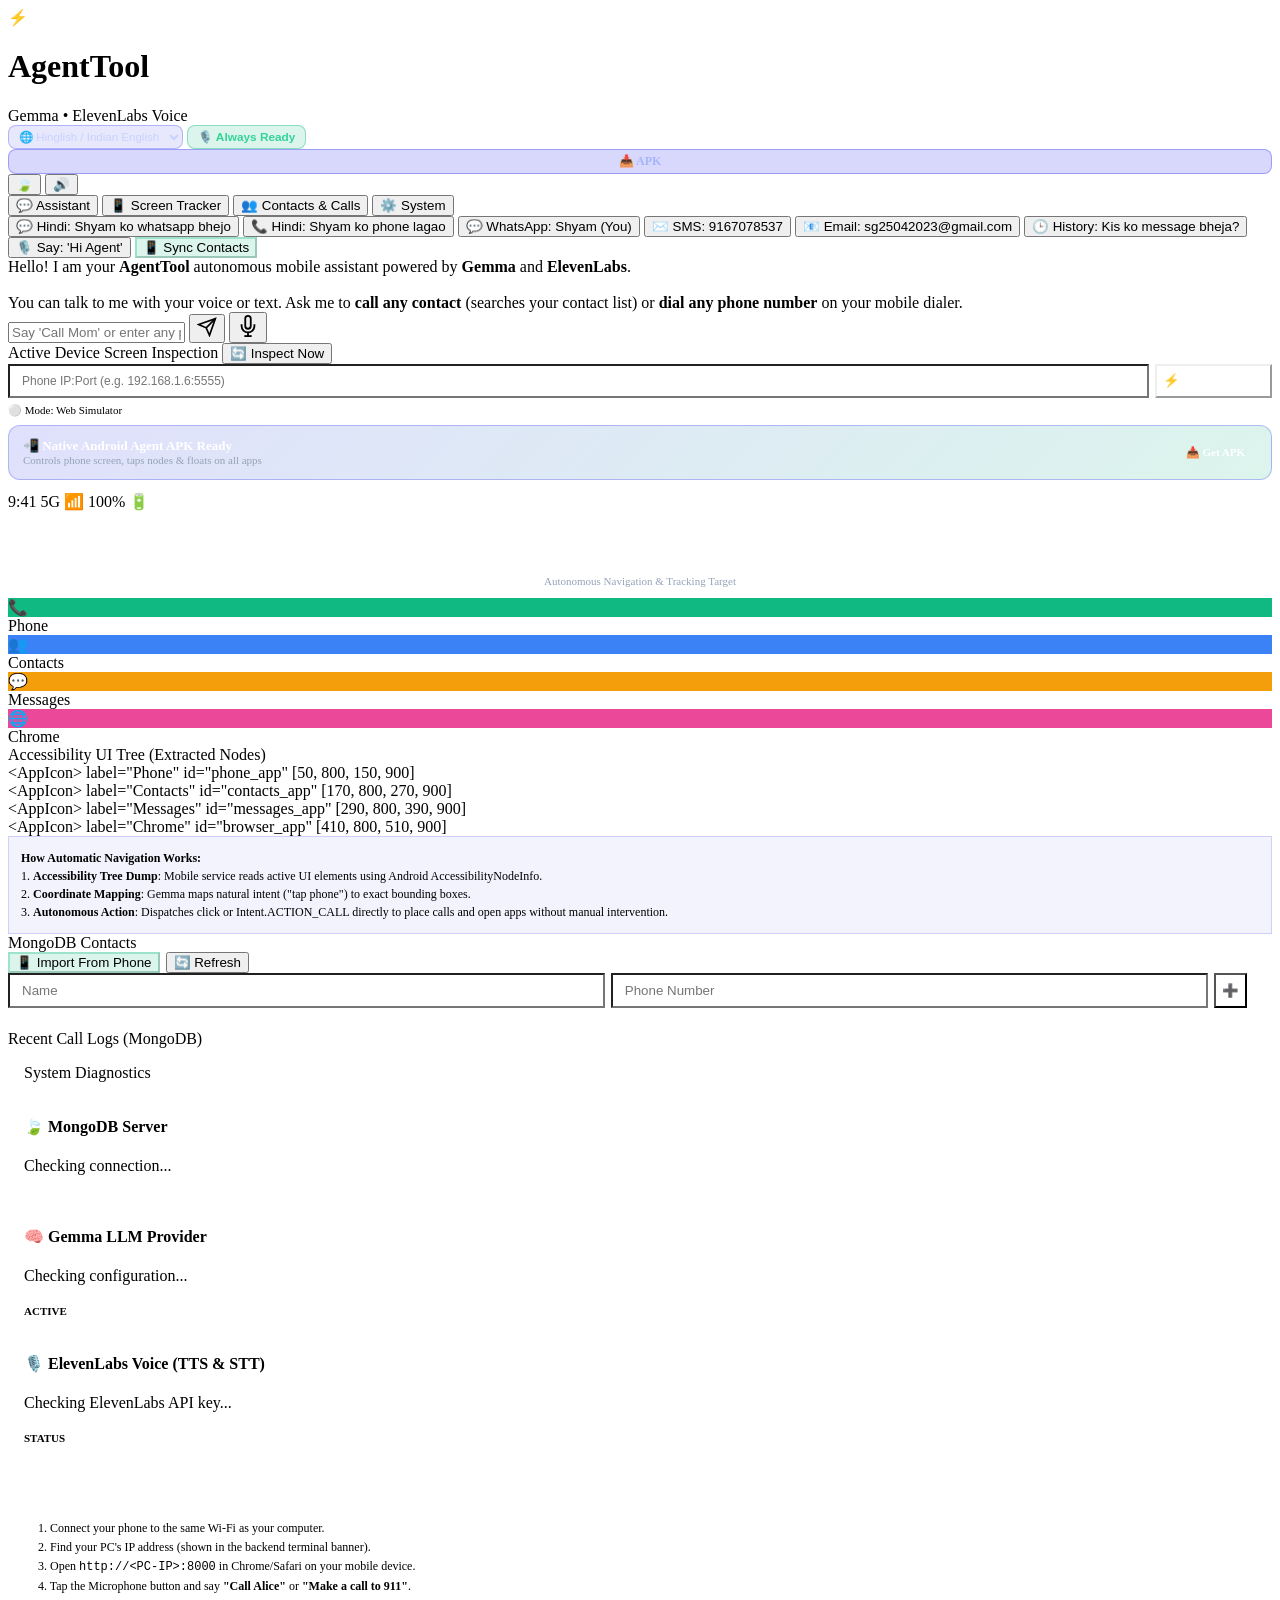
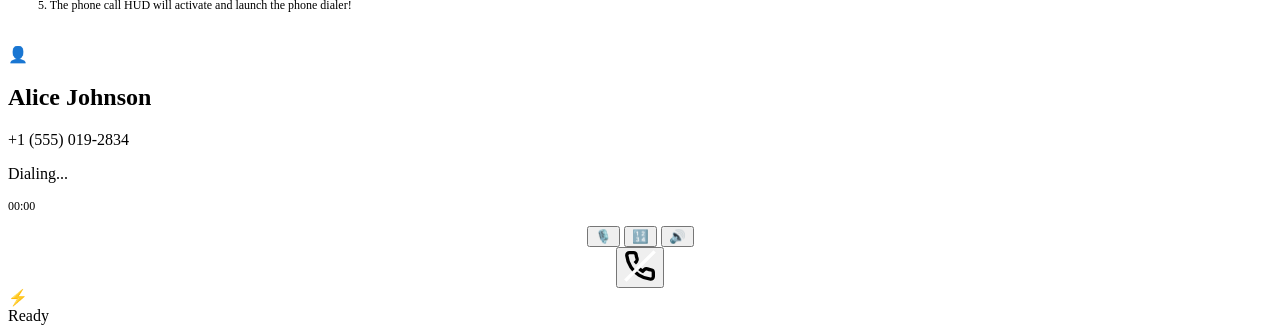
==== client/index.html @ fd851f34 "chore: initial project setup and basic architecture" ====
<!DOCTYPE html>
<html lang="en">
<head>
  <meta charset="UTF-8">
  <meta name="viewport" content="width=device-width, initial-scale=1.0, maximum-scale=1.0, user-scalable=no">
  <title>AgentTool - Autonomous Mobile Assistant</title>
  <link rel="icon" href="data:image/svg+xml,<svg xmlns='http://www.w3.org/2000/svg' viewBox='0 0 100 100'><text y='.9em' font-size='90'>⚡</text></svg>">
  <link rel="stylesheet" href="/style.css">
  <link rel="manifest" href="/manifest.json">
</head>
<body>

  <div class="app-container">
    <!-- Top Header -->
    <header class="app-header">
      <div class="brand">
        <div class="brand-icon">⚡</div>
        <div class="brand-info">
          <h1>AgentTool</h1>
          <span><span class="status-badge" id="system-status-dot"></span> Gemma • ElevenLabs Voice</span>
        </div>
      </div>
      <div class="header-actions">
        <select id="voice-lang-select" class="icon-btn" title="Voice Recognition Language" style="font-size: 0.72rem; padding: 4px 6px; border-radius: 8px; background: rgba(99, 102, 241, 0.15); border: 1px solid rgba(99, 102, 241, 0.4); color: #c7d2fe; cursor: pointer;">
          <option value="en-IN" selected>🌐 Hinglish / Indian English</option>
          <option value="hi-IN">🇮🇳 Hindi (हिन्दी)</option>
          <option value="en-US">🇺🇸 English (US)</option>
          <option value="es-ES">🇪🇸 Español</option>
        </select>
        <button class="icon-btn" id="continuous-voice-btn" title="Continuous Voice Assistant Mode (Always Ready like Google Assistant / Alexa)" onclick="toggleContinuousVoice()" style="font-size: 0.74rem; font-weight: 600; padding: 4px 10px; border-radius: 8px; background: rgba(16, 185, 129, 0.15); border: 1px solid rgba(16, 185, 129, 0.4); color: #34d399;">🎙️ Always Ready</button>
        <a href="/AgentTool.apk" download="AgentTool.apk" class="icon-btn" style="text-decoration: none; display: flex; align-items: center; justify-content: center; font-size: 0.75rem; font-weight: bold; background: rgba(99, 102, 241, 0.25); border: 1px solid rgba(99, 102, 241, 0.5); color: #a5b4fc; padding: 4px 10px; border-radius: 8px;" title="Download Android APK">📥 APK</a>
        <button class="icon-btn" id="db-status-btn" title="MongoDB Status">🍃</button>
        <button class="icon-btn" id="sound-toggle-btn" title="Voice Response Enabled">🔊</button>
      </div>
    </header>

    <!-- Navigation Tabs -->
    <nav class="nav-tabs">
      <button class="tab-btn active" data-tab="tab-chat">
        <span>💬</span> Assistant
      </button>
      <button class="tab-btn" data-tab="tab-tracker">
        <span>📱</span> Screen Tracker
      </button>
      <button class="tab-btn" data-tab="tab-contacts">
        <span>👥</span> Contacts & Calls
      </button>
      <button class="tab-btn" data-tab="tab-settings">
        <span>⚙️</span> System
      </button>
    </nav>

    <!-- Tab 1: Assistant & Voice Chat -->
    <section class="tab-content active" id="tab-chat">
      <!-- Quick Suggestion Chips -->
      <div class="quick-prompts">
        <button class="chip" onclick="sendQuickPrompt('Shyam ko whatsapp bhejo ki main 10 minute me aa raha hu')">💬 Hindi: Shyam ko whatsapp bhejo</button>
        <button class="chip" onclick="sendQuickPrompt('Shyam ko phone lagao')">📞 Hindi: Shyam ko phone lagao</button>
        <button class="chip" onclick="sendQuickPrompt('Hi Agent, send whatsapp to Shyam (You) saying Hello Shyam testing automated messaging')">💬 WhatsApp: Shyam (You)</button>
        <button class="chip" onclick="sendQuickPrompt('Send SMS to 9167078537 saying Urgent: please check your email')">✉️ SMS: 9167078537</button>
        <button class="chip" onclick="sendQuickPrompt('Send an email to sg25042023@gmail.com with subject Project Alpha saying Hello Shyam, testing automated email agent!')">📧 Email: sg25042023@gmail.com</button>
        <button class="chip" onclick="sendQuickPrompt('Maine abhi kisko message bheja tha?')">🕒 History: Kis ko message bheja?</button>
        <button class="chip" onclick="sendQuickPrompt('Hi Agent')">🎙️ Say: 'Hi Agent'</button>
        <button class="chip" onclick="importPhoneContacts()" style="background: rgba(16, 185, 129, 0.15); color: var(--success); border-color: rgba(16, 185, 129, 0.3);">📱 Sync Contacts</button>
      </div>

      <!-- Chat Messages Container -->
      <div class="chat-container" id="chat-messages">
        <div class="message assistant">
          Hello! I am your <strong>AgentTool</strong> autonomous mobile assistant powered by <strong>Gemma</strong> and <strong>ElevenLabs</strong>.<br><br>
          You can talk to me with your voice or text. Ask me to <strong>call any contact</strong> (searches your contact list) or <strong>dial any phone number</strong> on your mobile dialer.
        </div>
      </div>

      <!-- Input Area & Voice Mic -->
      <div class="input-area">
        <input type="file" id="audio-file-input" accept="audio/*" capture="microphone" style="display: none;">
        <div class="input-box-wrapper">
          <input type="text" id="chat-input" class="chat-input" placeholder="Say 'Call Mom' or enter any phone number to dial..." />
          <button class="send-btn" id="send-btn" title="Send text">
            <svg width="20" height="20" viewBox="0 0 24 24" fill="none" stroke="currentColor" stroke-width="2">
              <line x1="22" y1="2" x2="11" y2="13"></line>
              <polygon points="22 2 15 22 11 13 2 9 22 2"></polygon>
            </svg>
          </button>
          <button class="mic-btn" id="mic-btn" title="Hold or click to speak">
            <svg id="mic-icon" width="22" height="22" viewBox="0 0 24 24" fill="none" stroke="currentColor" stroke-width="2">
              <path d="M12 1a3 3 0 0 0-3 3v8a3 3 0 0 0 6 0V4a3 3 0 0 0-3-3z"></path>
              <path d="M19 10v2a7 7 0 0 1-14 0v-2"></path>
              <line x1="12" y1="19" x2="12" y2="23"></line>
              <line x1="8" y1="23" x2="16" y2="23"></line>
            </svg>
          </button>
        </div>
      </div>
    </section>

    <!-- Tab 2: Screen Tracker & Device Automation View -->
    <section class="tab-content" id="tab-tracker">
      <div class="tracker-view">
        <div class="section-title">
          <span>Active Device Screen Inspection</span>
          <button class="chip" onclick="refreshScreenTracker()">🔄 Inspect Now</button>
        </div>

        <!-- ADB Wireless Connect Bar -->
        <div style="display: flex; gap: 6px; margin-bottom: 6px;">
          <input type="text" id="adb-ip-input" class="chat-input" placeholder="Phone IP:Port (e.g. 192.168.1.6:5555)" style="background: rgba(255,255,255,0.06); padding: 8px 12px; border-radius: var(--radius-sm); font-size: 12px; flex: 1;">
          <button class="chip" onclick="connectAdbDevice()" style="background: var(--primary); color: #fff; border-color: var(--primary);">⚡ Connect ADB</button>
        </div>
        <div id="adb-status-indicator" style="font-size: 11px; color: var(--accent-cyan); margin-bottom: 8px; display: flex; align-items: center; gap: 6px;">
          <span>⚪ Mode: Web Simulator</span>
        </div>

        <!-- Android Native APK Callout -->
        <div style="display: flex; align-items: center; justify-content: space-between; background: linear-gradient(135deg, rgba(99, 102, 241, 0.2), rgba(16, 185, 129, 0.15)); border: 1px solid rgba(99, 102, 241, 0.4); border-radius: 12px; padding: 12px 14px; margin-bottom: 12px; gap: 8px;">
          <div>
            <div style="font-weight: bold; color: #fff; font-size: 13px;">📲 Native Android Agent APK Ready</div>
            <div style="font-size: 11px; color: #94a3b8;">Controls phone screen, taps nodes &amp; floats on all apps</div>
          </div>
          <a href="/AgentTool.apk" download="AgentTool.apk" style="background: var(--primary); color: #fff; padding: 8px 12px; border-radius: 8px; text-decoration: none; font-size: 11px; font-weight: bold; white-space: nowrap; display: inline-flex; align-items: center; gap: 4px;">📥 Get APK</a>
        </div>

        <!-- Screen Canvas Card (Shows Live Screen or Simulator) -->
        <div class="screen-canvas-card">
          <!-- Real Live Screen Screenshot (Visible when ADB phone connected) -->
          <img id="live-screen-img" src="" alt="Live Device Screen" style="display: none; width: 100%; border-radius: var(--radius-sm); cursor: crosshair;" onclick="handleLiveScreenClick(event)">

          <!-- Simulated Screen Canvas (Visible when in Web mode) -->
          <div class="simulated-mobile-screen" id="sim-screen">
            <div class="coord-grid"></div>
            <div class="sim-status-bar">
              <span>9:41</span>
              <span>5G 📶 100% 🔋</span>
            </div>
            
            <div style="text-align: center; margin-top: 30px; z-index: 1;">
              <h3 style="font-size: 16px; color: #fff;">Device Screen View</h3>
              <p style="font-size: 11px; color: #94a3b8;">Autonomous Navigation & Tracking Target</p>
            </div>

            <!-- Interactive App Icons -->
            <div class="sim-apps-grid">
              <div class="sim-app-icon" id="sim-app-phone" onclick="simulateTap('Phone')">
                <div class="icon" style="background: #10b981;">📞</div>
                <span>Phone</span>
              </div>
              <div class="sim-app-icon" id="sim-app-contacts" onclick="simulateTap('Contacts')">
                <div class="icon" style="background: #3b82f6;">👥</div>
                <span>Contacts</span>
              </div>
              <div class="sim-app-icon" id="sim-app-messages" onclick="simulateTap('Messages')">
                <div class="icon" style="background: #f59e0b;">💬</div>
                <span>Messages</span>
              </div>
              <div class="sim-app-icon" id="sim-app-chrome" onclick="simulateTap('Chrome')">
                <div class="icon" style="background: #ec4899;">🌐</div>
                <span>Chrome</span>
              </div>
            </div>
          </div>
        </div>

        <div class="section-title">
          <span>Accessibility UI Tree (Extracted Nodes)</span>
        </div>
        <div class="element-tree-box" id="element-tree-box">
          <div class="tree-node"><span class="tag">&lt;AppIcon&gt;</span> label="Phone" id="phone_app" [50, 800, 150, 900]</div>
          <div class="tree-node"><span class="tag">&lt;AppIcon&gt;</span> label="Contacts" id="contacts_app" [170, 800, 270, 900]</div>
          <div class="tree-node"><span class="tag">&lt;AppIcon&gt;</span> label="Messages" id="messages_app" [290, 800, 390, 900]</div>
          <div class="tree-node"><span class="tag">&lt;AppIcon&gt;</span> label="Chrome" id="browser_app" [410, 800, 510, 900]</div>
        </div>

        <!-- How Screen Navigation Works Explainer Card -->
        <div style="background: rgba(99, 102, 241, 0.08); border: 1px solid rgba(99, 102, 241, 0.25); border-radius: var(--radius-md); padding: 12px; font-size: 12px; line-height: 1.5;">
          <strong style="color: var(--primary);">How Automatic Navigation Works:</strong><br>
          1. <strong>Accessibility Tree Dump</strong>: Mobile service reads active UI elements using Android AccessibilityNodeInfo.<br>
          2. <strong>Coordinate Mapping</strong>: Gemma maps natural intent ("tap phone") to exact bounding boxes.<br>
          3. <strong>Autonomous Action</strong>: Dispatches click or Intent.ACTION_CALL directly to place calls and open apps without manual intervention.
        </div>
      </div>
    </section>

    <!-- Tab 3: Contacts & Call History (MongoDB) -->
    <section class="tab-content" id="tab-contacts">
      <div class="contacts-list">
        <div class="section-title">
          <span>MongoDB Contacts</span>
          <div style="display: flex; gap: 6px;">
            <button class="chip" onclick="importPhoneContacts()" style="background: rgba(16, 185, 129, 0.15); color: var(--success); border-color: rgba(16, 185, 129, 0.3);">📱 Import From Phone</button>
            <button class="chip" onclick="loadContacts()">🔄 Refresh</button>
          </div>
        </div>

        <!-- Add Contact Mini-Form -->
        <div style="display: flex; gap: 6px; margin-bottom: 8px;">
          <input type="text" id="new-contact-name" class="chat-input" placeholder="Name" style="background: rgba(255,255,255,0.06); padding: 8px 12px; border-radius: var(--radius-sm); width: 45%;">
          <input type="text" id="new-contact-phone" class="chat-input" placeholder="Phone Number" style="background: rgba(255,255,255,0.06); padding: 8px 12px; border-radius: var(--radius-sm); width: 45%;">
          <button class="icon-btn" onclick="saveNewContactFromUI()" title="Add Contact" style="background: var(--primary); color: white;">➕</button>
        </div>

        <div id="contacts-container" style="display: flex; flex-direction: column; gap: 8px;">
          <!-- Dynamically populated from MongoDB -->
        </div>

        <div class="section-title" style="margin-top: 14px;">
          <span>Recent Call Logs (MongoDB)</span>
        </div>
        <div id="call-logs-container" style="display: flex; flex-direction: column; gap: 8px; font-size: 12px;">
          <!-- Dynamically populated from MongoDB -->
        </div>
      </div>
    </section>

    <!-- Tab 4: System & Configuration -->
    <section class="tab-content" id="tab-settings">
      <div style="padding: 16px; display: flex; flex-direction: column; gap: 14px;">
        <div class="section-title">
          <span>System Diagnostics</span>
        </div>
        
        <div class="contact-card">
          <div class="contact-meta">
            <h4>🍃 MongoDB Server</h4>
            <p id="diag-mongo-status">Checking connection...</p>
          </div>
          <span class="status-badge" id="diag-mongo-dot"></span>
        </div>

        <div class="contact-card">
          <div class="contact-meta">
            <h4>🧠 Gemma LLM Provider</h4>
            <p id="diag-gemma-status">Checking configuration...</p>
          </div>
          <span style="font-size: 11px; color: var(--accent-cyan); font-weight: 600;">ACTIVE</span>
        </div>

        <div class="contact-card">
          <div class="contact-meta">
            <h4>🎙️ ElevenLabs Voice (TTS & STT)</h4>
            <p id="diag-voice-status">Checking ElevenLabs API key...</p>
          </div>
          <span style="font-size: 11px; color: var(--accent-pink); font-weight: 600;">STATUS</span>
        </div>

        <div style="background: rgba(255,255,255,0.03); border: 1px solid var(--border-subtle); border-radius: var(--radius-md); padding: 14px; font-size: 12px; line-height: 1.6;">
          <h4 style="font-size: 13px; margin-bottom: 6px; color: #fff;">How to Test On Mobile:</h4>
          1. Connect your phone to the same Wi-Fi as your computer.<br>
          2. Find your PC's IP address (shown in the backend terminal banner).<br>
          3. Open <code>http://&lt;PC-IP&gt;:8000</code> in Chrome/Safari on your mobile device.<br>
          4. Tap the Microphone button and say <strong>"Call Alice"</strong> or <strong>"Make a call to 911"</strong>.<br>
          5. The phone call HUD will activate and launch the phone dialer!
        </div>
      </div>
    </section>

    <!-- Active Phone Call HUD Modal -->
    <div class="call-hud" id="call-hud">
      <button class="icon-btn" onclick="endCurrentCall()" title="Close Call HUD" style="position: absolute; top: 18px; right: 18px; background: rgba(255,255,255,0.12); border: 1px solid rgba(255,255,255,0.2); font-size: 16px; color: #fff; z-index: 10;">✕</button>
      <div class="caller-info">
        <div class="caller-avatar" id="hud-avatar">👤</div>
        <h2 class="caller-name" id="hud-name">Alice Johnson</h2>
        <p class="caller-number" id="hud-number">+1 (555) 019-2834</p>
        <p class="call-status" id="hud-status">Dialing...</p>
        <p id="hud-timer" style="font-size: 12px; color: var(--text-dim); margin-top: 4px;">00:00</p>
      </div>

      <div style="width: 100%; display: flex; flex-direction: column; align-items: center;">
        <div class="call-actions-grid">
          <button class="call-tool-btn" title="Mute">🎙️</button>
          <button class="call-tool-btn" title="Keypad">🔢</button>
          <button class="call-tool-btn" title="Speaker">🔊</button>
        </div>

        <button class="end-call-btn" id="hud-end-call-btn" onclick="endCurrentCall()" title="End Call">
          <svg width="32" height="32" viewBox="0 0 24 24" fill="none" stroke="currentColor" stroke-width="2.5">
            <path d="M10.68 13.31a16 16 0 0 0 3.41 2.6l1.27-1.27a2 2 0 0 1 2.11-.45 12.84 12.84 0 0 0 2.81.7 2 2 0 0 1 1.72 2v3a2 2 0 0 1-2.18 2 19.79 19.79 0 0 1-8.63-3.07 19.42 19.42 0 0 1-6-6 19.8 19.8 0 0 1-3.12-8.68A2 2 0 0 1 4.11 2h3a2 2 0 0 1 2 1.72 12.84 12.84 0 0 0 .7 2.81 2 2 0 0 1-.45 2.11L8.09 9.91"></path>
            <line x1="23" y1="1" x2="1" y2="23" stroke="#fff"></line>
          </svg>
        </button>
    </div>

    <!-- Floating Agent Widget (Dots & Muse style) -->
    <div class="floating-agent-container" id="floating-agent" title="AgentTool Assistant • Tap to Talk or Interrupt">
      <div class="floating-agent-orb" id="floating-agent-orb" onclick="handleAgentOrbClick()">
        <div class="agent-glow-aura"></div>
        <div class="agent-ripple-ring ring-1"></div>
        <div class="agent-ripple-ring ring-2"></div>
        <div class="agent-dots-cluster">
          <span class="agent-dot dot-1"></span>
          <span class="agent-dot dot-2"></span>
          <span class="agent-dot dot-3"></span>
          <span class="agent-dot dot-4"></span>
        </div>
        <div class="agent-core-icon" id="agent-core-icon">⚡</div>
      </div>
      <div class="floating-agent-pill" id="floating-agent-pill">
        <span class="agent-pulse-dot" id="agent-pulse-dot"></span>
        <span class="agent-status-label" id="agent-status-label">Ready</span>
      </div>
    </div>
  </div>

  <script src="/app.js"></script>
</body>
</html>
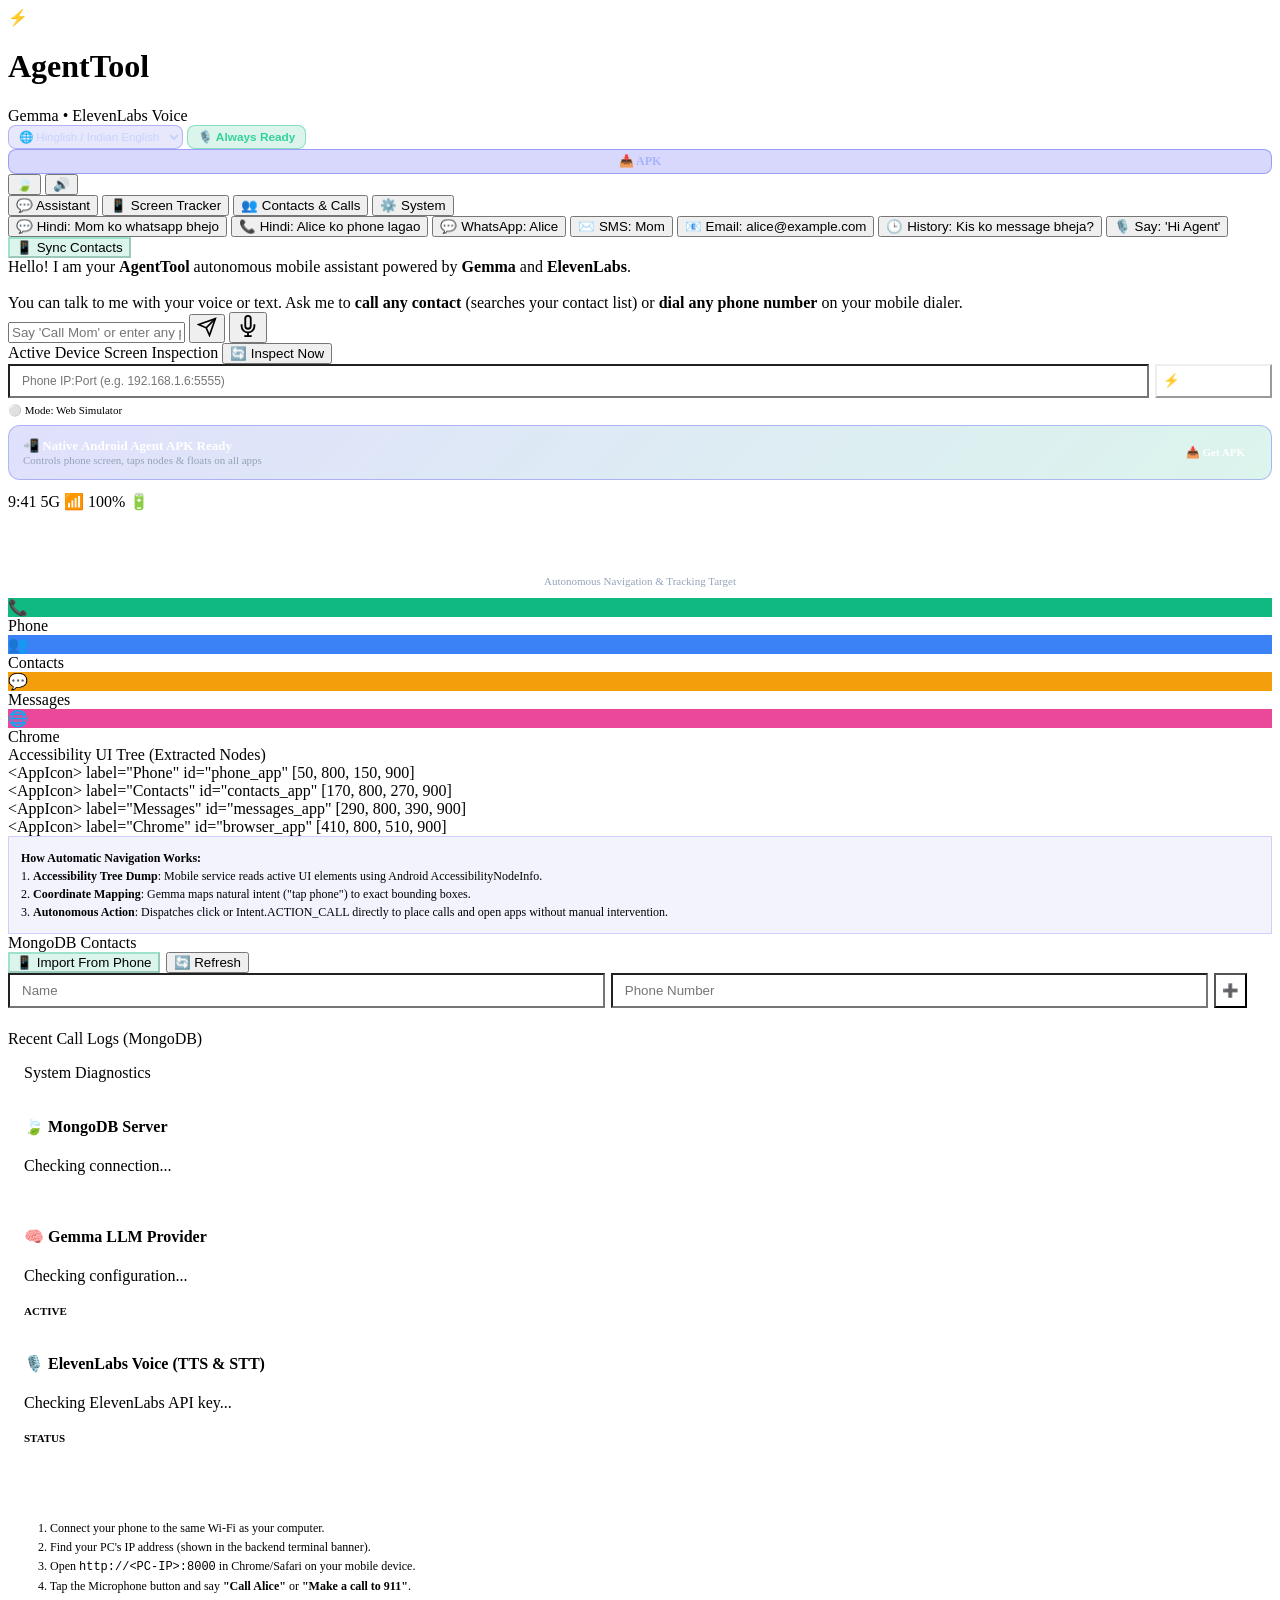
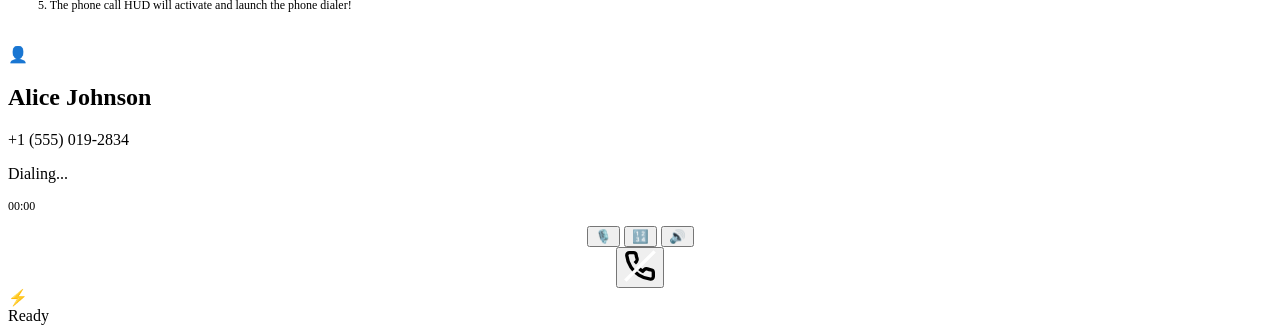
==== commit 159b6cdf: "feat(security): authenticate API and device sockets, harden confirmations and phone commands - Token" ====
--- a/client/index.html
+++ b/client/index.html
@@ -54,11 +54,11 @@
     <section class="tab-content active" id="tab-chat">
       <!-- Quick Suggestion Chips -->
       <div class="quick-prompts">
-        <button class="chip" onclick="sendQuickPrompt('Shyam ko whatsapp bhejo ki main 10 minute me aa raha hu')">💬 Hindi: Shyam ko whatsapp bhejo</button>
-        <button class="chip" onclick="sendQuickPrompt('Shyam ko phone lagao')">📞 Hindi: Shyam ko phone lagao</button>
-        <button class="chip" onclick="sendQuickPrompt('Hi Agent, send whatsapp to Shyam (You) saying Hello Shyam testing automated messaging')">💬 WhatsApp: Shyam (You)</button>
-        <button class="chip" onclick="sendQuickPrompt('Send SMS to 9167078537 saying Urgent: please check your email')">✉️ SMS: 9167078537</button>
-        <button class="chip" onclick="sendQuickPrompt('Send an email to sg25042023@gmail.com with subject Project Alpha saying Hello Shyam, testing automated email agent!')">📧 Email: sg25042023@gmail.com</button>
+        <button class="chip" onclick="sendQuickPrompt('Mom ko whatsapp bhejo ki main 10 minute me aa raha hu')">💬 Hindi: Mom ko whatsapp bhejo</button>
+        <button class="chip" onclick="sendQuickPrompt('Alice ko phone lagao')">📞 Hindi: Alice ko phone lagao</button>
+        <button class="chip" onclick="sendQuickPrompt('Hi Agent, send whatsapp to Alice saying Hello Alice testing automated messaging')">💬 WhatsApp: Alice</button>
+        <button class="chip" onclick="sendQuickPrompt('Send SMS to Mom saying Urgent: please check your email')">✉️ SMS: Mom</button>
+        <button class="chip" onclick="sendQuickPrompt('Send an email to alice@example.com with subject Project Alpha saying Hello Alice, testing automated email agent!')">📧 Email: alice@example.com</button>
         <button class="chip" onclick="sendQuickPrompt('Maine abhi kisko message bheja tha?')">🕒 History: Kis ko message bheja?</button>
         <button class="chip" onclick="sendQuickPrompt('Hi Agent')">🎙️ Say: 'Hi Agent'</button>
         <button class="chip" onclick="importPhoneContacts()" style="background: rgba(16, 185, 129, 0.15); color: var(--success); border-color: rgba(16, 185, 129, 0.3);">📱 Sync Contacts</button>
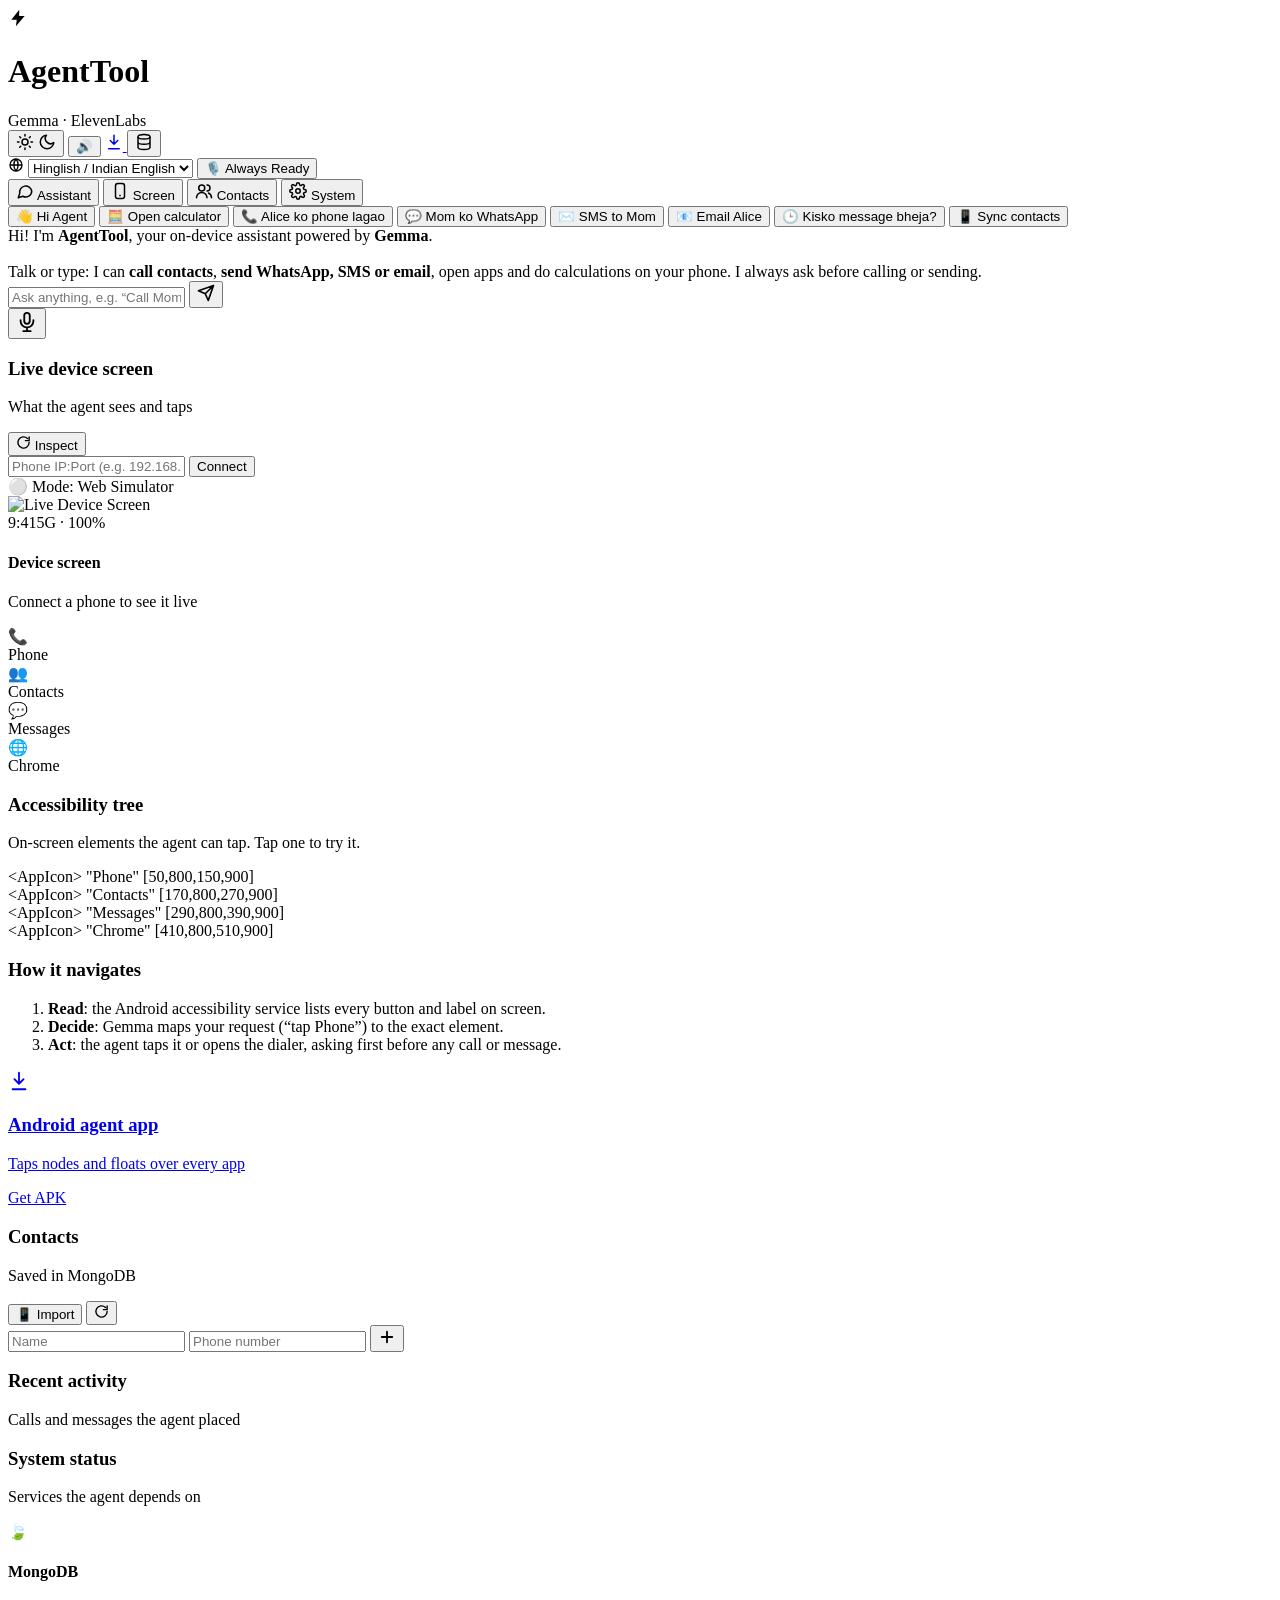
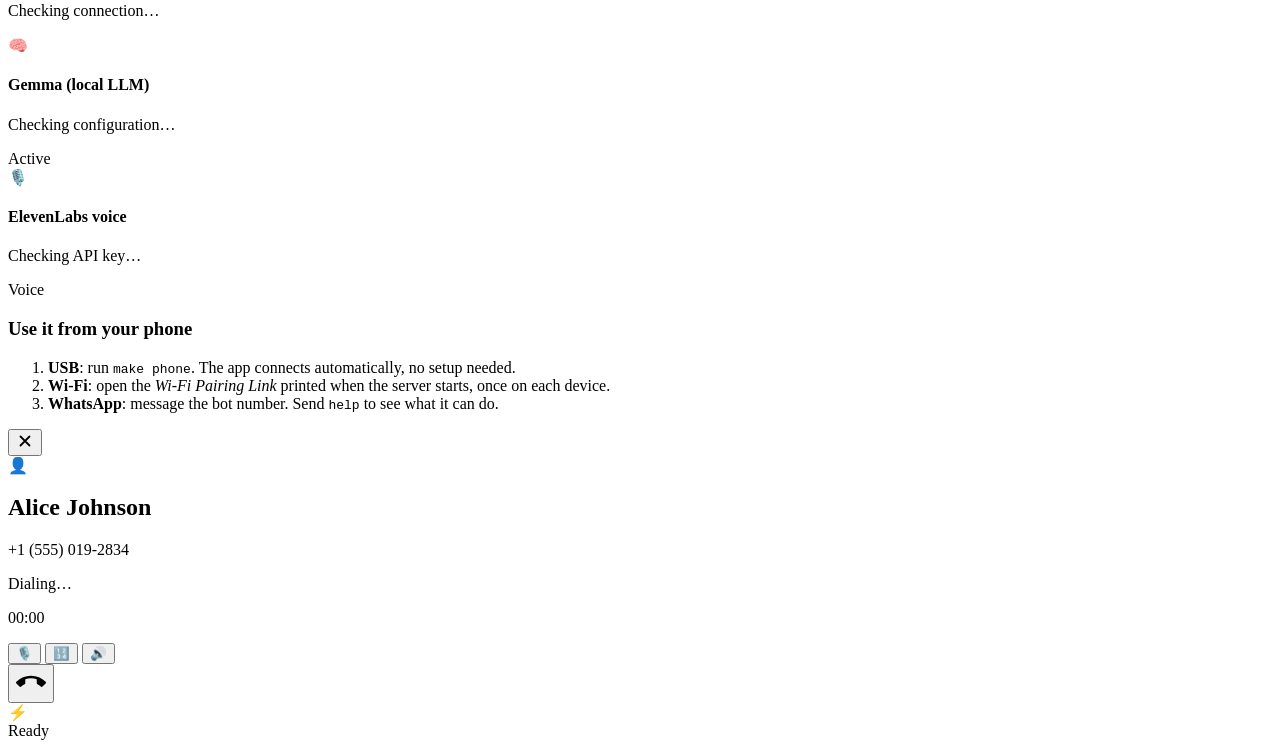
==== commit 59162025: "feat(ui): redesign web client and Android app with the new light theme and a dark variant - Web clie" ====
--- a/client/index.html
+++ b/client/index.html
@@ -2,286 +2,308 @@
 <html lang="en">
 <head>
   <meta charset="UTF-8">
-  <meta name="viewport" content="width=device-width, initial-scale=1.0, maximum-scale=1.0, user-scalable=no">
-  <title>AgentTool - Autonomous Mobile Assistant</title>
-  <link rel="icon" href="data:image/svg+xml,<svg xmlns='http://www.w3.org/2000/svg' viewBox='0 0 100 100'><text y='.9em' font-size='90'>⚡</text></svg>">
+  <meta name="viewport" content="width=device-width, initial-scale=1.0, viewport-fit=cover">
+  <meta name="theme-color" content="#F8FAFC" id="meta-theme-color">
+  <title>AgentTool</title>
+  <link rel="icon" href="data:image/svg+xml,<svg xmlns='http://www.w3.org/2000/svg' viewBox='0 0 32 32'><rect width='32' height='32' rx='9' fill='%23009FF5'/><path d='M18 5 9 18h6l-1 9 9-13h-6z' fill='white'/></svg>">
   <link rel="stylesheet" href="/style.css">
   <link rel="manifest" href="/manifest.json">
+  <script>
+    // Apply the saved/system theme before first paint (no flash)
+    (function () {
+      var t = null;
+      try { t = localStorage.getItem("agenttool_theme"); } catch (e) {}
+      if (!t) t = window.matchMedia && window.matchMedia("(prefers-color-scheme: dark)").matches ? "dark" : "light";
+      document.documentElement.setAttribute("data-theme", t);
+    })();
+  </script>
 </head>
 <body>
 
   <div class="app-container">
-    <!-- Top Header -->
+    <!-- Header -->
     <header class="app-header">
       <div class="brand">
-        <div class="brand-icon">⚡</div>
+        <div class="brand-icon" aria-hidden="true">
+          <svg viewBox="0 0 24 24" width="20" height="20" fill="currentColor"><path d="M13.5 2 4 14h6.5L9.5 22 20 9.5h-6.6z"/></svg>
+        </div>
         <div class="brand-info">
           <h1>AgentTool</h1>
-          <span><span class="status-badge" id="system-status-dot"></span> Gemma • ElevenLabs Voice</span>
+          <span class="brand-sub"><span class="status-badge" id="system-status-dot"></span> Gemma · ElevenLabs</span>
         </div>
       </div>
       <div class="header-actions">
-        <select id="voice-lang-select" class="icon-btn" title="Voice Recognition Language" style="font-size: 0.72rem; padding: 4px 6px; border-radius: 8px; background: rgba(99, 102, 241, 0.15); border: 1px solid rgba(99, 102, 241, 0.4); color: #c7d2fe; cursor: pointer;">
-          <option value="en-IN" selected>🌐 Hinglish / Indian English</option>
-          <option value="hi-IN">🇮🇳 Hindi (हिन्दी)</option>
-          <option value="en-US">🇺🇸 English (US)</option>
-          <option value="es-ES">🇪🇸 Español</option>
+        <button class="icon-btn" id="theme-toggle-btn" title="Switch light / dark theme" aria-label="Switch theme">
+          <svg class="icon-sun" viewBox="0 0 24 24" width="18" height="18" fill="none" stroke="currentColor" stroke-width="2" stroke-linecap="round"><circle cx="12" cy="12" r="4"/><path d="M12 2v2M12 20v2M4.9 4.9l1.4 1.4M17.7 17.7l1.4 1.4M2 12h2M20 12h2M4.9 19.1l1.4-1.4M17.7 6.3l1.4-1.4"/></svg>
+          <svg class="icon-moon" viewBox="0 0 24 24" width="18" height="18" fill="none" stroke="currentColor" stroke-width="2" stroke-linecap="round" stroke-linejoin="round"><path d="M21 12.8A9 9 0 1 1 11.2 3a7 7 0 0 0 9.8 9.8z"/></svg>
+        </button>
+        <button class="icon-btn" id="sound-toggle-btn" title="Voice Response Enabled">🔊</button>
+        <a class="icon-btn" href="/AgentTool.apk" download="AgentTool.apk" title="Download Android APK" aria-label="Download Android APK">
+          <svg viewBox="0 0 24 24" width="18" height="18" fill="none" stroke="currentColor" stroke-width="2" stroke-linecap="round" stroke-linejoin="round"><path d="M12 3v12M7 10l5 5 5-5M5 21h14"/></svg>
+        </a>
+        <button class="icon-btn" id="db-status-btn" title="MongoDB Status" aria-label="Database status">
+          <svg viewBox="0 0 24 24" width="18" height="18" fill="none" stroke="currentColor" stroke-width="2"><ellipse cx="12" cy="5" rx="8" ry="3"/><path d="M4 5v14c0 1.7 3.6 3 8 3s8-1.3 8-3V5M4 12c0 1.7 3.6 3 8 3s8-1.3 8-3"/></svg>
+        </button>
+      </div>
+    </header>
+
+    <!-- Voice controls -->
+    <div class="voice-bar">
+      <label class="select-wrap" title="Voice Recognition Language">
+        <svg viewBox="0 0 24 24" width="16" height="16" fill="none" stroke="currentColor" stroke-width="2"><circle cx="12" cy="12" r="9"/><path d="M3 12h18M12 3a14 14 0 0 1 0 18M12 3a14 14 0 0 0 0 18"/></svg>
+        <select id="voice-lang-select">
+          <option value="en-IN" selected>Hinglish / Indian English</option>
+          <option value="hi-IN">Hindi (हिन्दी)</option>
+          <option value="en-US">English (US)</option>
+          <option value="es-ES">Español</option>
         </select>
-        <button class="icon-btn" id="continuous-voice-btn" title="Continuous Voice Assistant Mode (Always Ready like Google Assistant / Alexa)" onclick="toggleContinuousVoice()" style="font-size: 0.74rem; font-weight: 600; padding: 4px 10px; border-radius: 8px; background: rgba(16, 185, 129, 0.15); border: 1px solid rgba(16, 185, 129, 0.4); color: #34d399;">🎙️ Always Ready</button>
-        <a href="/AgentTool.apk" download="AgentTool.apk" class="icon-btn" style="text-decoration: none; display: flex; align-items: center; justify-content: center; font-size: 0.75rem; font-weight: bold; background: rgba(99, 102, 241, 0.25); border: 1px solid rgba(99, 102, 241, 0.5); color: #a5b4fc; padding: 4px 10px; border-radius: 8px;" title="Download Android APK">📥 APK</a>
-        <button class="icon-btn" id="db-status-btn" title="MongoDB Status">🍃</button>
-        <button class="icon-btn" id="sound-toggle-btn" title="Voice Response Enabled">🔊</button>
-      </div>
-    </header>
-
-    <!-- Navigation Tabs -->
-    <nav class="nav-tabs">
+      </label>
+      <button class="toggle-chip" id="continuous-voice-btn" title="Continuous Voice Assistant Mode (always listening between replies)" onclick="toggleContinuousVoice()">🎙️ Always Ready</button>
+    </div>
+
+    <!-- Navigation -->
+    <nav class="nav-tabs" aria-label="Sections">
       <button class="tab-btn active" data-tab="tab-chat">
-        <span>💬</span> Assistant
+        <svg viewBox="0 0 24 24" width="18" height="18" fill="none" stroke="currentColor" stroke-width="2" stroke-linejoin="round"><path d="M21 12a8 8 0 0 1-11.8 7L3 21l2-6A8 8 0 1 1 21 12z"/></svg>
+        <span>Assistant</span>
       </button>
       <button class="tab-btn" data-tab="tab-tracker">
-        <span>📱</span> Screen Tracker
+        <svg viewBox="0 0 24 24" width="18" height="18" fill="none" stroke="currentColor" stroke-width="2"><rect x="6" y="2" width="12" height="20" rx="3"/><path d="M11 18h2"/></svg>
+        <span>Screen</span>
       </button>
       <button class="tab-btn" data-tab="tab-contacts">
-        <span>👥</span> Contacts & Calls
+        <svg viewBox="0 0 24 24" width="18" height="18" fill="none" stroke="currentColor" stroke-width="2" stroke-linecap="round"><circle cx="9" cy="8" r="4"/><path d="M2 21a7 7 0 0 1 14 0M16 4a4 4 0 0 1 0 8M22 21a7 7 0 0 0-4-6.3"/></svg>
+        <span>Contacts</span>
       </button>
       <button class="tab-btn" data-tab="tab-settings">
-        <span>⚙️</span> System
+        <svg viewBox="0 0 24 24" width="18" height="18" fill="none" stroke="currentColor" stroke-width="2"><circle cx="12" cy="12" r="3"/><path d="M19.4 15a1.7 1.7 0 0 0 .3 1.8l.1.1a2 2 0 1 1-2.8 2.8l-.1-.1a1.7 1.7 0 0 0-1.8-.3 1.7 1.7 0 0 0-1 1.5V21a2 2 0 1 1-4 0v-.1a1.7 1.7 0 0 0-1.1-1.5 1.7 1.7 0 0 0-1.8.3l-.1.1a2 2 0 1 1-2.8-2.8l.1-.1a1.7 1.7 0 0 0 .3-1.8 1.7 1.7 0 0 0-1.5-1H3a2 2 0 1 1 0-4h.1a1.7 1.7 0 0 0 1.5-1.1 1.7 1.7 0 0 0-.3-1.8l-.1-.1a2 2 0 1 1 2.8-2.8l.1.1a1.7 1.7 0 0 0 1.8.3H9a1.7 1.7 0 0 0 1-1.5V3a2 2 0 1 1 4 0v.1a1.7 1.7 0 0 0 1 1.5 1.7 1.7 0 0 0 1.8-.3l.1-.1a2 2 0 1 1 2.8 2.8l-.1.1a1.7 1.7 0 0 0-.3 1.8V9a1.7 1.7 0 0 0 1.5 1H21a2 2 0 1 1 0 4h-.1a1.7 1.7 0 0 0-1.5 1z"/></svg>
+        <span>System</span>
       </button>
     </nav>
 
-    <!-- Tab 1: Assistant & Voice Chat -->
+    <!-- Tab 1: Assistant -->
     <section class="tab-content active" id="tab-chat">
-      <!-- Quick Suggestion Chips -->
-      <div class="quick-prompts">
-        <button class="chip" onclick="sendQuickPrompt('Mom ko whatsapp bhejo ki main 10 minute me aa raha hu')">💬 Hindi: Mom ko whatsapp bhejo</button>
-        <button class="chip" onclick="sendQuickPrompt('Alice ko phone lagao')">📞 Hindi: Alice ko phone lagao</button>
-        <button class="chip" onclick="sendQuickPrompt('Hi Agent, send whatsapp to Alice saying Hello Alice testing automated messaging')">💬 WhatsApp: Alice</button>
-        <button class="chip" onclick="sendQuickPrompt('Send SMS to Mom saying Urgent: please check your email')">✉️ SMS: Mom</button>
-        <button class="chip" onclick="sendQuickPrompt('Send an email to alice@example.com with subject Project Alpha saying Hello Alice, testing automated email agent!')">📧 Email: alice@example.com</button>
-        <button class="chip" onclick="sendQuickPrompt('Maine abhi kisko message bheja tha?')">🕒 History: Kis ko message bheja?</button>
-        <button class="chip" onclick="sendQuickPrompt('Hi Agent')">🎙️ Say: 'Hi Agent'</button>
-        <button class="chip" onclick="importPhoneContacts()" style="background: rgba(16, 185, 129, 0.15); color: var(--success); border-color: rgba(16, 185, 129, 0.3);">📱 Sync Contacts</button>
-      </div>
-
-      <!-- Chat Messages Container -->
+      <div class="quick-prompts" aria-label="Suggestions">
+        <button class="chip" onclick="sendQuickPrompt('Hi Agent')">👋 Hi Agent</button>
+        <button class="chip" onclick="sendQuickPrompt('open calculator')">🧮 Open calculator</button>
+        <button class="chip" onclick="sendQuickPrompt('Alice ko phone lagao')">📞 Alice ko phone lagao</button>
+        <button class="chip" onclick="sendQuickPrompt('Mom ko whatsapp bhejo ki main 10 minute me aa raha hu')">💬 Mom ko WhatsApp</button>
+        <button class="chip" onclick="sendQuickPrompt('Send SMS to Mom saying Urgent: please check your email')">✉️ SMS to Mom</button>
+        <button class="chip" onclick="sendQuickPrompt('Send an email to alice@example.com with subject Project Alpha saying Hello Alice, testing automated email agent!')">📧 Email Alice</button>
+        <button class="chip" onclick="sendQuickPrompt('Maine abhi kisko message bheja tha?')">🕒 Kisko message bheja?</button>
+        <button class="chip chip-success" onclick="importPhoneContacts()">📱 Sync contacts</button>
+      </div>
+
       <div class="chat-container" id="chat-messages">
         <div class="message assistant">
-          Hello! I am your <strong>AgentTool</strong> autonomous mobile assistant powered by <strong>Gemma</strong> and <strong>ElevenLabs</strong>.<br><br>
-          You can talk to me with your voice or text. Ask me to <strong>call any contact</strong> (searches your contact list) or <strong>dial any phone number</strong> on your mobile dialer.
-        </div>
-      </div>
-
-      <!-- Input Area & Voice Mic -->
+          <div>Hi! I'm <strong>AgentTool</strong>, your on-device assistant powered by <strong>Gemma</strong>.<br><br>
+          Talk or type: I can <strong>call contacts</strong>, <strong>send WhatsApp, SMS or email</strong>, open apps and do calculations on your phone. I always ask before calling or sending.</div>
+        </div>
+      </div>
+
       <div class="input-area">
-        <input type="file" id="audio-file-input" accept="audio/*" capture="microphone" style="display: none;">
+        <input type="file" id="audio-file-input" accept="audio/*" capture="microphone" hidden>
         <div class="input-box-wrapper">
-          <input type="text" id="chat-input" class="chat-input" placeholder="Say 'Call Mom' or enter any phone number to dial..." />
-          <button class="send-btn" id="send-btn" title="Send text">
-            <svg width="20" height="20" viewBox="0 0 24 24" fill="none" stroke="currentColor" stroke-width="2">
-              <line x1="22" y1="2" x2="11" y2="13"></line>
-              <polygon points="22 2 15 22 11 13 2 9 22 2"></polygon>
-            </svg>
+          <input type="text" id="chat-input" class="chat-input" placeholder="Ask anything, e.g. “Call Mom”" autocomplete="off" />
+          <button class="send-btn" id="send-btn" title="Send" aria-label="Send">
+            <svg width="18" height="18" viewBox="0 0 24 24" fill="none" stroke="currentColor" stroke-width="2.2" stroke-linecap="round" stroke-linejoin="round"><path d="M22 2 11 13M22 2l-7 20-4-9-9-4z"/></svg>
           </button>
-          <button class="mic-btn" id="mic-btn" title="Hold or click to speak">
-            <svg id="mic-icon" width="22" height="22" viewBox="0 0 24 24" fill="none" stroke="currentColor" stroke-width="2">
-              <path d="M12 1a3 3 0 0 0-3 3v8a3 3 0 0 0 6 0V4a3 3 0 0 0-3-3z"></path>
-              <path d="M19 10v2a7 7 0 0 1-14 0v-2"></path>
-              <line x1="12" y1="19" x2="12" y2="23"></line>
-              <line x1="8" y1="23" x2="16" y2="23"></line>
-            </svg>
-          </button>
-        </div>
+        </div>
+        <button class="mic-btn" id="mic-btn" title="Tap to speak" aria-label="Speak">
+          <svg id="mic-icon" width="22" height="22" viewBox="0 0 24 24" fill="none" stroke="currentColor" stroke-width="2" stroke-linecap="round"><rect x="9" y="2" width="6" height="12" rx="3"/><path d="M19 10v1a7 7 0 0 1-14 0v-1M12 18v4M8 22h8"/></svg>
+        </button>
       </div>
     </section>
 
-    <!-- Tab 2: Screen Tracker & Device Automation View -->
+    <!-- Tab 2: Screen tracker -->
     <section class="tab-content" id="tab-tracker">
-      <div class="tracker-view">
-        <div class="section-title">
-          <span>Active Device Screen Inspection</span>
-          <button class="chip" onclick="refreshScreenTracker()">🔄 Inspect Now</button>
-        </div>
-
-        <!-- ADB Wireless Connect Bar -->
-        <div style="display: flex; gap: 6px; margin-bottom: 6px;">
-          <input type="text" id="adb-ip-input" class="chat-input" placeholder="Phone IP:Port (e.g. 192.168.1.6:5555)" style="background: rgba(255,255,255,0.06); padding: 8px 12px; border-radius: var(--radius-sm); font-size: 12px; flex: 1;">
-          <button class="chip" onclick="connectAdbDevice()" style="background: var(--primary); color: #fff; border-color: var(--primary);">⚡ Connect ADB</button>
-        </div>
-        <div id="adb-status-indicator" style="font-size: 11px; color: var(--accent-cyan); margin-bottom: 8px; display: flex; align-items: center; gap: 6px;">
-          <span>⚪ Mode: Web Simulator</span>
-        </div>
-
-        <!-- Android Native APK Callout -->
-        <div style="display: flex; align-items: center; justify-content: space-between; background: linear-gradient(135deg, rgba(99, 102, 241, 0.2), rgba(16, 185, 129, 0.15)); border: 1px solid rgba(99, 102, 241, 0.4); border-radius: 12px; padding: 12px 14px; margin-bottom: 12px; gap: 8px;">
+      <div class="page">
+        <div class="card">
+          <div class="card-head">
+            <div>
+              <h3>Live device screen</h3>
+              <p class="muted">What the agent sees and taps</p>
+            </div>
+            <button class="btn btn-secondary btn-sm" onclick="refreshScreenTracker()">
+              <svg viewBox="0 0 24 24" width="15" height="15" fill="none" stroke="currentColor" stroke-width="2.2" stroke-linecap="round"><path d="M21 12a9 9 0 1 1-2.6-6.4M21 3v6h-6"/></svg>
+              Inspect
+            </button>
+          </div>
+
+          <div class="field-row">
+            <input type="text" id="adb-ip-input" class="field" placeholder="Phone IP:Port (e.g. 192.168.1.6:5555)">
+            <button class="btn btn-primary btn-sm" onclick="connectAdbDevice()">Connect</button>
+          </div>
+          <div id="adb-status-indicator" class="status-line">
+            <span>⚪ Mode: Web Simulator</span>
+          </div>
+
+          <div class="screen-canvas-card">
+            <img id="live-screen-img" src="" alt="Live Device Screen" class="live-screen" onclick="handleLiveScreenClick(event)">
+            <div class="simulated-mobile-screen" id="sim-screen">
+              <div class="coord-grid"></div>
+              <div class="sim-status-bar"><span>9:41</span><span>5G · 100%</span></div>
+              <div class="sim-heading">
+                <h4>Device screen</h4>
+                <p>Connect a phone to see it live</p>
+              </div>
+              <div class="sim-apps-grid">
+                <div class="sim-app-icon" id="sim-app-phone" onclick="simulateTap('Phone')"><div class="icon app-green">📞</div><span>Phone</span></div>
+                <div class="sim-app-icon" id="sim-app-contacts" onclick="simulateTap('Contacts')"><div class="icon app-blue">👥</div><span>Contacts</span></div>
+                <div class="sim-app-icon" id="sim-app-messages" onclick="simulateTap('Messages')"><div class="icon app-amber">💬</div><span>Messages</span></div>
+                <div class="sim-app-icon" id="sim-app-chrome" onclick="simulateTap('Chrome')"><div class="icon app-sky">🌐</div><span>Chrome</span></div>
+              </div>
+            </div>
+          </div>
+        </div>
+
+        <div class="card">
+          <div class="card-head">
+            <div>
+              <h3>Accessibility tree</h3>
+              <p class="muted">On-screen elements the agent can tap. Tap one to try it.</p>
+            </div>
+          </div>
+          <div class="element-tree-box" id="element-tree-box">
+            <div class="tree-node"><span class="tag">&lt;AppIcon&gt;</span> <span class="node-label">"Phone"</span> <span class="node-bounds">[50,800,150,900]</span></div>
+            <div class="tree-node"><span class="tag">&lt;AppIcon&gt;</span> <span class="node-label">"Contacts"</span> <span class="node-bounds">[170,800,270,900]</span></div>
+            <div class="tree-node"><span class="tag">&lt;AppIcon&gt;</span> <span class="node-label">"Messages"</span> <span class="node-bounds">[290,800,390,900]</span></div>
+            <div class="tree-node"><span class="tag">&lt;AppIcon&gt;</span> <span class="node-label">"Chrome"</span> <span class="node-bounds">[410,800,510,900]</span></div>
+          </div>
+        </div>
+
+        <div class="card card-tint">
+          <h3>How it navigates</h3>
+          <ol class="steps">
+            <li><strong>Read</strong>: the Android accessibility service lists every button and label on screen.</li>
+            <li><strong>Decide</strong>: Gemma maps your request (“tap Phone”) to the exact element.</li>
+            <li><strong>Act</strong>: the agent taps it or opens the dialer, asking first before any call or message.</li>
+          </ol>
+        </div>
+
+        <a class="card apk-card" href="/AgentTool.apk" download="AgentTool.apk">
+          <div class="apk-icon">
+            <svg viewBox="0 0 24 24" width="22" height="22" fill="none" stroke="currentColor" stroke-width="2" stroke-linecap="round" stroke-linejoin="round"><path d="M12 3v12M7 10l5 5 5-5M5 21h14"/></svg>
+          </div>
           <div>
-            <div style="font-weight: bold; color: #fff; font-size: 13px;">📲 Native Android Agent APK Ready</div>
-            <div style="font-size: 11px; color: #94a3b8;">Controls phone screen, taps nodes &amp; floats on all apps</div>
-          </div>
-          <a href="/AgentTool.apk" download="AgentTool.apk" style="background: var(--primary); color: #fff; padding: 8px 12px; border-radius: 8px; text-decoration: none; font-size: 11px; font-weight: bold; white-space: nowrap; display: inline-flex; align-items: center; gap: 4px;">📥 Get APK</a>
-        </div>
-
-        <!-- Screen Canvas Card (Shows Live Screen or Simulator) -->
-        <div class="screen-canvas-card">
-          <!-- Real Live Screen Screenshot (Visible when ADB phone connected) -->
-          <img id="live-screen-img" src="" alt="Live Device Screen" style="display: none; width: 100%; border-radius: var(--radius-sm); cursor: crosshair;" onclick="handleLiveScreenClick(event)">
-
-          <!-- Simulated Screen Canvas (Visible when in Web mode) -->
-          <div class="simulated-mobile-screen" id="sim-screen">
-            <div class="coord-grid"></div>
-            <div class="sim-status-bar">
-              <span>9:41</span>
-              <span>5G 📶 100% 🔋</span>
-            </div>
-            
-            <div style="text-align: center; margin-top: 30px; z-index: 1;">
-              <h3 style="font-size: 16px; color: #fff;">Device Screen View</h3>
-              <p style="font-size: 11px; color: #94a3b8;">Autonomous Navigation & Tracking Target</p>
-            </div>
-
-            <!-- Interactive App Icons -->
-            <div class="sim-apps-grid">
-              <div class="sim-app-icon" id="sim-app-phone" onclick="simulateTap('Phone')">
-                <div class="icon" style="background: #10b981;">📞</div>
-                <span>Phone</span>
-              </div>
-              <div class="sim-app-icon" id="sim-app-contacts" onclick="simulateTap('Contacts')">
-                <div class="icon" style="background: #3b82f6;">👥</div>
-                <span>Contacts</span>
-              </div>
-              <div class="sim-app-icon" id="sim-app-messages" onclick="simulateTap('Messages')">
-                <div class="icon" style="background: #f59e0b;">💬</div>
-                <span>Messages</span>
-              </div>
-              <div class="sim-app-icon" id="sim-app-chrome" onclick="simulateTap('Chrome')">
-                <div class="icon" style="background: #ec4899;">🌐</div>
-                <span>Chrome</span>
-              </div>
-            </div>
-          </div>
-        </div>
-
-        <div class="section-title">
-          <span>Accessibility UI Tree (Extracted Nodes)</span>
-        </div>
-        <div class="element-tree-box" id="element-tree-box">
-          <div class="tree-node"><span class="tag">&lt;AppIcon&gt;</span> label="Phone" id="phone_app" [50, 800, 150, 900]</div>
-          <div class="tree-node"><span class="tag">&lt;AppIcon&gt;</span> label="Contacts" id="contacts_app" [170, 800, 270, 900]</div>
-          <div class="tree-node"><span class="tag">&lt;AppIcon&gt;</span> label="Messages" id="messages_app" [290, 800, 390, 900]</div>
-          <div class="tree-node"><span class="tag">&lt;AppIcon&gt;</span> label="Chrome" id="browser_app" [410, 800, 510, 900]</div>
-        </div>
-
-        <!-- How Screen Navigation Works Explainer Card -->
-        <div style="background: rgba(99, 102, 241, 0.08); border: 1px solid rgba(99, 102, 241, 0.25); border-radius: var(--radius-md); padding: 12px; font-size: 12px; line-height: 1.5;">
-          <strong style="color: var(--primary);">How Automatic Navigation Works:</strong><br>
-          1. <strong>Accessibility Tree Dump</strong>: Mobile service reads active UI elements using Android AccessibilityNodeInfo.<br>
-          2. <strong>Coordinate Mapping</strong>: Gemma maps natural intent ("tap phone") to exact bounding boxes.<br>
-          3. <strong>Autonomous Action</strong>: Dispatches click or Intent.ACTION_CALL directly to place calls and open apps without manual intervention.
-        </div>
+            <h3>Android agent app</h3>
+            <p class="muted">Taps nodes and floats over every app</p>
+          </div>
+          <span class="btn btn-primary btn-sm">Get APK</span>
+        </a>
       </div>
     </section>
 
-    <!-- Tab 3: Contacts & Call History (MongoDB) -->
+    <!-- Tab 3: Contacts & calls -->
     <section class="tab-content" id="tab-contacts">
-      <div class="contacts-list">
-        <div class="section-title">
-          <span>MongoDB Contacts</span>
-          <div style="display: flex; gap: 6px;">
-            <button class="chip" onclick="importPhoneContacts()" style="background: rgba(16, 185, 129, 0.15); color: var(--success); border-color: rgba(16, 185, 129, 0.3);">📱 Import From Phone</button>
-            <button class="chip" onclick="loadContacts()">🔄 Refresh</button>
-          </div>
-        </div>
-
-        <!-- Add Contact Mini-Form -->
-        <div style="display: flex; gap: 6px; margin-bottom: 8px;">
-          <input type="text" id="new-contact-name" class="chat-input" placeholder="Name" style="background: rgba(255,255,255,0.06); padding: 8px 12px; border-radius: var(--radius-sm); width: 45%;">
-          <input type="text" id="new-contact-phone" class="chat-input" placeholder="Phone Number" style="background: rgba(255,255,255,0.06); padding: 8px 12px; border-radius: var(--radius-sm); width: 45%;">
-          <button class="icon-btn" onclick="saveNewContactFromUI()" title="Add Contact" style="background: var(--primary); color: white;">➕</button>
-        </div>
-
-        <div id="contacts-container" style="display: flex; flex-direction: column; gap: 8px;">
-          <!-- Dynamically populated from MongoDB -->
-        </div>
-
-        <div class="section-title" style="margin-top: 14px;">
-          <span>Recent Call Logs (MongoDB)</span>
-        </div>
-        <div id="call-logs-container" style="display: flex; flex-direction: column; gap: 8px; font-size: 12px;">
-          <!-- Dynamically populated from MongoDB -->
+      <div class="page">
+        <div class="card">
+          <div class="card-head">
+            <div>
+              <h3>Contacts</h3>
+              <p class="muted">Saved in MongoDB</p>
+            </div>
+            <div class="btn-group">
+              <button class="btn btn-secondary btn-sm" onclick="importPhoneContacts()">📱 Import</button>
+              <button class="btn btn-ghost btn-sm" onclick="loadContacts()" aria-label="Refresh contacts">
+                <svg viewBox="0 0 24 24" width="15" height="15" fill="none" stroke="currentColor" stroke-width="2.2" stroke-linecap="round"><path d="M21 12a9 9 0 1 1-2.6-6.4M21 3v6h-6"/></svg>
+              </button>
+            </div>
+          </div>
+
+          <div class="field-row">
+            <input type="text" id="new-contact-name" class="field" placeholder="Name">
+            <input type="tel" id="new-contact-phone" class="field" placeholder="Phone number">
+            <button class="btn btn-primary btn-icon" onclick="saveNewContactFromUI()" title="Add contact" aria-label="Add contact">
+              <svg viewBox="0 0 24 24" width="18" height="18" fill="none" stroke="currentColor" stroke-width="2.4" stroke-linecap="round"><path d="M12 5v14M5 12h14"/></svg>
+            </button>
+          </div>
+
+          <div id="contacts-container" class="list"></div>
+        </div>
+
+        <div class="card">
+          <div class="card-head">
+            <div>
+              <h3>Recent activity</h3>
+              <p class="muted">Calls and messages the agent placed</p>
+            </div>
+          </div>
+          <div id="call-logs-container" class="list"></div>
         </div>
       </div>
     </section>
 
-    <!-- Tab 4: System & Configuration -->
+    <!-- Tab 4: System -->
     <section class="tab-content" id="tab-settings">
-      <div style="padding: 16px; display: flex; flex-direction: column; gap: 14px;">
-        <div class="section-title">
-          <span>System Diagnostics</span>
-        </div>
-        
-        <div class="contact-card">
-          <div class="contact-meta">
-            <h4>🍃 MongoDB Server</h4>
-            <p id="diag-mongo-status">Checking connection...</p>
-          </div>
-          <span class="status-badge" id="diag-mongo-dot"></span>
-        </div>
-
-        <div class="contact-card">
-          <div class="contact-meta">
-            <h4>🧠 Gemma LLM Provider</h4>
-            <p id="diag-gemma-status">Checking configuration...</p>
-          </div>
-          <span style="font-size: 11px; color: var(--accent-cyan); font-weight: 600;">ACTIVE</span>
-        </div>
-
-        <div class="contact-card">
-          <div class="contact-meta">
-            <h4>🎙️ ElevenLabs Voice (TTS & STT)</h4>
-            <p id="diag-voice-status">Checking ElevenLabs API key...</p>
-          </div>
-          <span style="font-size: 11px; color: var(--accent-pink); font-weight: 600;">STATUS</span>
-        </div>
-
-        <div style="background: rgba(255,255,255,0.03); border: 1px solid var(--border-subtle); border-radius: var(--radius-md); padding: 14px; font-size: 12px; line-height: 1.6;">
-          <h4 style="font-size: 13px; margin-bottom: 6px; color: #fff;">How to Test On Mobile:</h4>
-          1. Connect your phone to the same Wi-Fi as your computer.<br>
-          2. Find your PC's IP address (shown in the backend terminal banner).<br>
-          3. Open <code>http://&lt;PC-IP&gt;:8000</code> in Chrome/Safari on your mobile device.<br>
-          4. Tap the Microphone button and say <strong>"Call Alice"</strong> or <strong>"Make a call to 911"</strong>.<br>
-          5. The phone call HUD will activate and launch the phone dialer!
+      <div class="page">
+        <div class="card">
+          <div class="card-head"><div><h3>System status</h3><p class="muted">Services the agent depends on</p></div></div>
+          <div class="list">
+            <div class="contact-card">
+              <div class="avatar avatar-success">🍃</div>
+              <div class="contact-meta">
+                <h4>MongoDB</h4>
+                <p id="diag-mongo-status">Checking connection…</p>
+              </div>
+              <span class="status-badge" id="diag-mongo-dot"></span>
+            </div>
+            <div class="contact-card">
+              <div class="avatar avatar-primary">🧠</div>
+              <div class="contact-meta">
+                <h4>Gemma (local LLM)</h4>
+                <p id="diag-gemma-status">Checking configuration…</p>
+              </div>
+              <span class="pill pill-primary">Active</span>
+            </div>
+            <div class="contact-card">
+              <div class="avatar avatar-accent">🎙️</div>
+              <div class="contact-meta">
+                <h4>ElevenLabs voice</h4>
+                <p id="diag-voice-status">Checking API key…</p>
+              </div>
+              <span class="pill pill-accent">Voice</span>
+            </div>
+          </div>
+        </div>
+
+        <div class="card card-tint">
+          <h3>Use it from your phone</h3>
+          <ol class="steps">
+            <li><strong>USB</strong>: run <code>make phone</code>. The app connects automatically, no setup needed.</li>
+            <li><strong>Wi-Fi</strong>: open the <em>Wi-Fi Pairing Link</em> printed when the server starts, once on each device.</li>
+            <li><strong>WhatsApp</strong>: message the bot number. Send <code>help</code> to see what it can do.</li>
+          </ol>
         </div>
       </div>
     </section>
 
-    <!-- Active Phone Call HUD Modal -->
+    <!-- Active call HUD -->
     <div class="call-hud" id="call-hud">
-      <button class="icon-btn" onclick="endCurrentCall()" title="Close Call HUD" style="position: absolute; top: 18px; right: 18px; background: rgba(255,255,255,0.12); border: 1px solid rgba(255,255,255,0.2); font-size: 16px; color: #fff; z-index: 10;">✕</button>
+      <button class="hud-close" onclick="endCurrentCall()" title="Close" aria-label="Close call screen">
+        <svg viewBox="0 0 24 24" width="18" height="18" fill="none" stroke="currentColor" stroke-width="2.4" stroke-linecap="round"><path d="M6 6l12 12M18 6 6 18"/></svg>
+      </button>
       <div class="caller-info">
         <div class="caller-avatar" id="hud-avatar">👤</div>
         <h2 class="caller-name" id="hud-name">Alice Johnson</h2>
         <p class="caller-number" id="hud-number">+1 (555) 019-2834</p>
-        <p class="call-status" id="hud-status">Dialing...</p>
-        <p id="hud-timer" style="font-size: 12px; color: var(--text-dim); margin-top: 4px;">00:00</p>
-      </div>
-
-      <div style="width: 100%; display: flex; flex-direction: column; align-items: center;">
+        <p class="call-status" id="hud-status">Dialing…</p>
+        <p class="call-timer" id="hud-timer">00:00</p>
+      </div>
+      <div class="hud-bottom">
         <div class="call-actions-grid">
           <button class="call-tool-btn" title="Mute">🎙️</button>
           <button class="call-tool-btn" title="Keypad">🔢</button>
           <button class="call-tool-btn" title="Speaker">🔊</button>
         </div>
-
-        <button class="end-call-btn" id="hud-end-call-btn" onclick="endCurrentCall()" title="End Call">
-          <svg width="32" height="32" viewBox="0 0 24 24" fill="none" stroke="currentColor" stroke-width="2.5">
-            <path d="M10.68 13.31a16 16 0 0 0 3.41 2.6l1.27-1.27a2 2 0 0 1 2.11-.45 12.84 12.84 0 0 0 2.81.7 2 2 0 0 1 1.72 2v3a2 2 0 0 1-2.18 2 19.79 19.79 0 0 1-8.63-3.07 19.42 19.42 0 0 1-6-6 19.8 19.8 0 0 1-3.12-8.68A2 2 0 0 1 4.11 2h3a2 2 0 0 1 2 1.72 12.84 12.84 0 0 0 .7 2.81 2 2 0 0 1-.45 2.11L8.09 9.91"></path>
-            <line x1="23" y1="1" x2="1" y2="23" stroke="#fff"></line>
-          </svg>
+        <button class="end-call-btn" id="hud-end-call-btn" onclick="endCurrentCall()" title="End call" aria-label="End call">
+          <svg width="30" height="30" viewBox="0 0 24 24" fill="currentColor"><path d="M12 9c-1.6 0-3.2.3-4.6.8v3.1c0 .4-.2.7-.6.9-1 .5-1.8 1.1-2.6 1.8-.2.2-.4.3-.7.3s-.5-.1-.7-.3L.3 13.1c-.2-.2-.3-.4-.3-.7s.1-.5.3-.7C3.4 8.8 7.5 7 12 7s8.6 1.8 11.7 4.7c.2.2.3.4.3.7s-.1.5-.3.7l-2.5 2.5c-.2.2-.4.3-.7.3s-.5-.1-.7-.3c-.8-.7-1.7-1.3-2.6-1.8-.3-.2-.6-.5-.6-.9V9.8C15.2 9.3 13.6 9 12 9z"/></svg>
         </button>
+      </div>
     </div>
 
-    <!-- Floating Agent Widget (Dots & Muse style) -->
-    <div class="floating-agent-container" id="floating-agent" title="AgentTool Assistant • Tap to Talk or Interrupt">
+    <!-- Floating agent orb -->
+    <div class="floating-agent-container" id="floating-agent" title="AgentTool · tap to talk or interrupt">
       <div class="floating-agent-orb" id="floating-agent-orb" onclick="handleAgentOrbClick()">
         <div class="agent-glow-aura"></div>
         <div class="agent-ripple-ring ring-1"></div>
